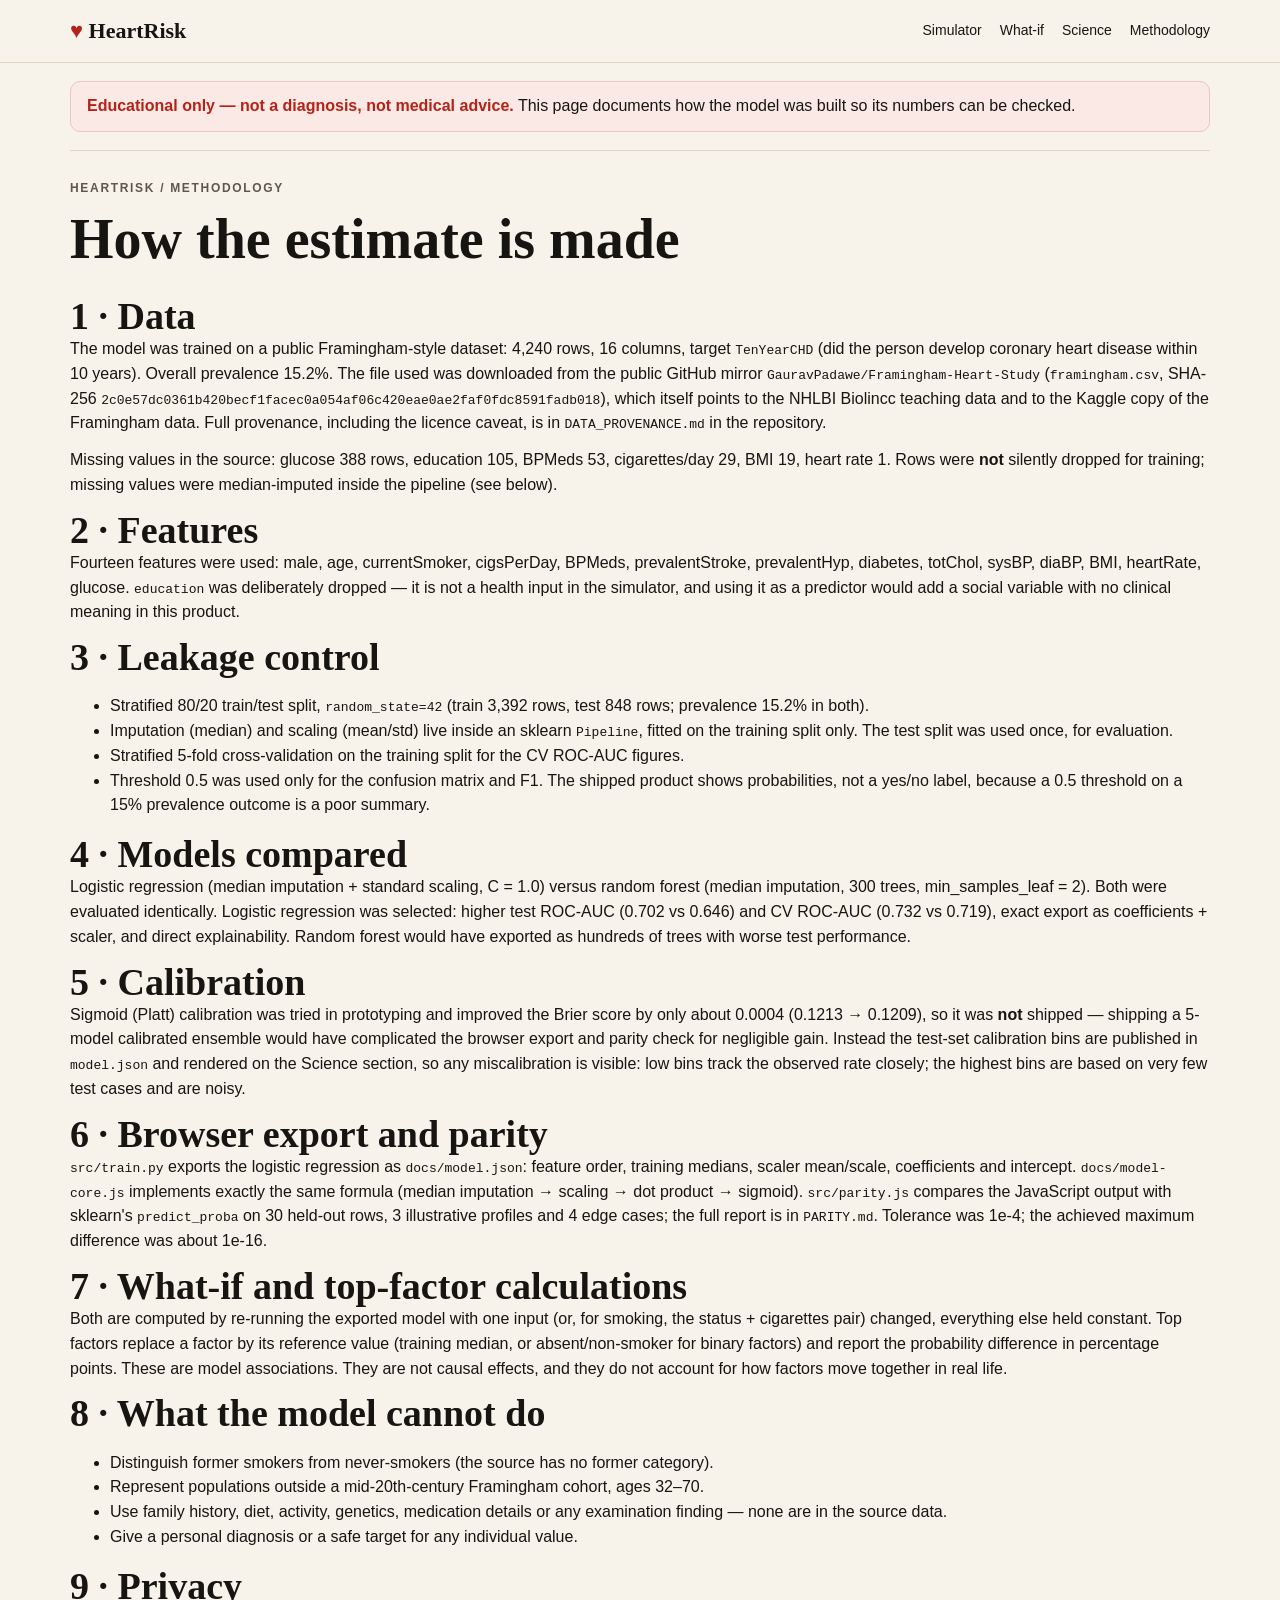
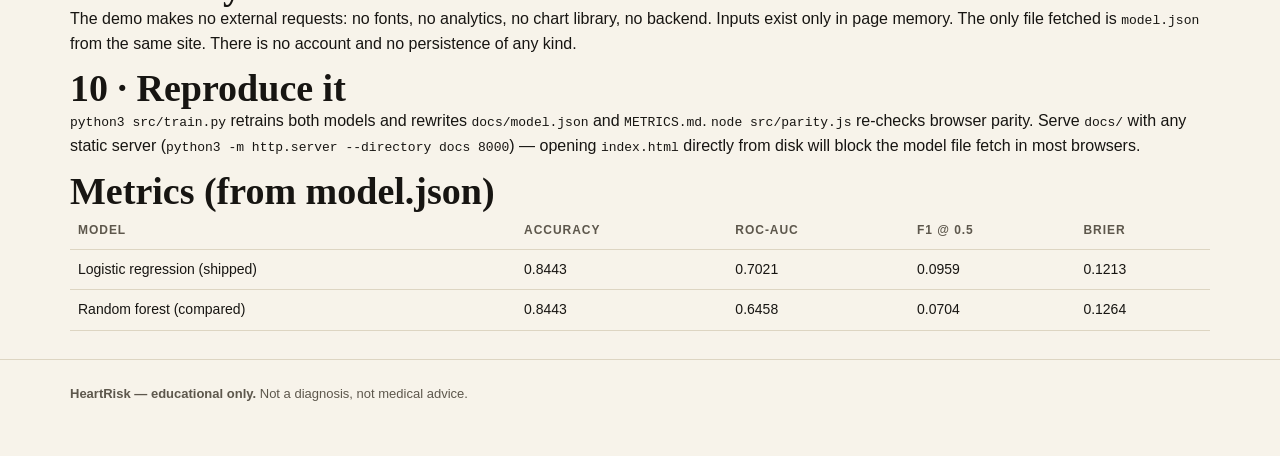
==== docs/methodology.html @ 8316766d "Initial HeartRisk release: editorial risk simulator, trained model, browser parity verified" ====
<!DOCTYPE html>
<html lang="en">
<head>
<meta charset="utf-8">
<meta name="viewport" content="width=device-width, initial-scale=1">
<title>HeartRisk — Methodology</title>
<link rel="stylesheet" href="style.css">
</head>
<body>
<header class="site"><div class="wrap">
<a class="brand" href="index.html"><i>♥</i> HeartRisk</a>
<nav class="main" aria-label="Main"><a href="index.html#simulator">Simulator</a><a href="index.html#whatif">What-if</a><a href="index.html#science">Science</a><a href="methodology.html">Methodology</a></nav>
</div></header>
<main class="wrap">
<div class="disclaimer" role="note"><strong>Educational only — not a diagnosis, not medical advice.</strong> This page documents how the model was built so its numbers can be checked.</div>
<section class="section">
<p class="kicker">HeartRisk / Methodology</p>
<h1 style="font-size:clamp(34px,5vw,56px)">How the estimate is made</h1>
<h2 style="margin-top:26px">1 · Data</h2>
<p>The model was trained on a public Framingham-style dataset: 4,240 rows, 16 columns, target <code>TenYearCHD</code> (did the person develop coronary heart disease within 10 years). Overall prevalence 15.2%. The file used was downloaded from the public GitHub mirror <code>GauravPadawe/Framingham-Heart-Study</code> (<code>framingham.csv</code>, SHA-256 <code>2c0e57dc0361b420becf1facec0a054af06c420eae0ae2faf0fdc8591fadb018</code>), which itself points to the NHLBI Biolincc teaching data and to the Kaggle copy of the Framingham data. Full provenance, including the licence caveat, is in <code>DATA_PROVENANCE.md</code> in the repository.</p>
<p>Missing values in the source: glucose 388 rows, education 105, BPMeds 53, cigarettes/day 29, BMI 19, heart rate 1. Rows were <strong>not</strong> silently dropped for training; missing values were median-imputed inside the pipeline (see below).</p>
<h2>2 · Features</h2>
<p>Fourteen features were used: male, age, currentSmoker, cigsPerDay, BPMeds, prevalentStroke, prevalentHyp, diabetes, totChol, sysBP, diaBP, BMI, heartRate, glucose. <code>education</code> was deliberately dropped — it is not a health input in the simulator, and using it as a predictor would add a social variable with no clinical meaning in this product.</p>
<h2>3 · Leakage control</h2>
<ul>
<li>Stratified 80/20 train/test split, <code>random_state=42</code> (train 3,392 rows, test 848 rows; prevalence 15.2% in both).</li>
<li>Imputation (median) and scaling (mean/std) live inside an sklearn <code>Pipeline</code>, fitted on the training split only. The test split was used once, for evaluation.</li>
<li>Stratified 5-fold cross-validation on the training split for the CV ROC-AUC figures.</li>
<li>Threshold 0.5 was used only for the confusion matrix and F1. The shipped product shows probabilities, not a yes/no label, because a 0.5 threshold on a 15% prevalence outcome is a poor summary.</li>
</ul>
<h2>4 · Models compared</h2>
<p>Logistic regression (median imputation + standard scaling, C = 1.0) versus random forest (median imputation, 300 trees, min_samples_leaf = 2). Both were evaluated identically. Logistic regression was selected: higher test ROC-AUC (0.702 vs 0.646) and CV ROC-AUC (0.732 vs 0.719), exact export as coefficients + scaler, and direct explainability. Random forest would have exported as hundreds of trees with worse test performance.</p>
<h2>5 · Calibration</h2>
<p>Sigmoid (Platt) calibration was tried in prototyping and improved the Brier score by only about 0.0004 (0.1213 → 0.1209), so it was <strong>not</strong> shipped — shipping a 5-model calibrated ensemble would have complicated the browser export and parity check for negligible gain. Instead the test-set calibration bins are published in <code>model.json</code> and rendered on the Science section, so any miscalibration is visible: low bins track the observed rate closely; the highest bins are based on very few test cases and are noisy.</p>
<h2>6 · Browser export and parity</h2>
<p><code>src/train.py</code> exports the logistic regression as <code>docs/model.json</code>: feature order, training medians, scaler mean/scale, coefficients and intercept. <code>docs/model-core.js</code> implements exactly the same formula (median imputation → scaling → dot product → sigmoid). <code>src/parity.js</code> compares the JavaScript output with sklearn's <code>predict_proba</code> on 30 held-out rows, 3 illustrative profiles and 4 edge cases; the full report is in <code>PARITY.md</code>. Tolerance was 1e-4; the achieved maximum difference was about 1e-16.</p>
<h2>7 · What-if and top-factor calculations</h2>
<p>Both are computed by re-running the exported model with one input (or, for smoking, the status + cigarettes pair) changed, everything else held constant. Top factors replace a factor by its reference value (training median, or absent/non-smoker for binary factors) and report the probability difference in percentage points. These are model associations. They are not causal effects, and they do not account for how factors move together in real life.</p>
<h2>8 · What the model cannot do</h2>
<ul>
<li>Distinguish former smokers from never-smokers (the source has no former category).</li>
<li>Represent populations outside a mid-20th-century Framingham cohort, ages 32–70.</li>
<li>Use family history, diet, activity, genetics, medication details or any examination finding — none are in the source data.</li>
<li>Give a personal diagnosis or a safe target for any individual value.</li>
</ul>
<h2>9 · Privacy</h2>
<p>The demo makes no external requests: no fonts, no analytics, no chart library, no backend. Inputs exist only in page memory. The only file fetched is <code>model.json</code> from the same site. There is no account and no persistence of any kind.</p>
<h2>10 · Reproduce it</h2>
<p><code>python3 src/train.py</code> retrains both models and rewrites <code>docs/model.json</code> and <code>METRICS.md</code>. <code>node src/parity.js</code> re-checks browser parity. Serve <code>docs/</code> with any static server (<code>python3 -m http.server --directory docs 8000</code>) — opening <code>index.html</code> directly from disk will block the model file fetch in most browsers.</p>
<div id="metrics"></div>
</section>
</main>
<footer><div class="wrap"><p><strong>HeartRisk — educational only.</strong> Not a diagnosis, not medical advice.</p></div></footer>
<script src="model-core.js"></script>
<script>
fetch("model.json").then(function (r) { return r.json(); }).then(function (m) {
  var lr = m.metrics.logistic_regression, rf = m.metrics.random_forest;
  document.getElementById("metrics").innerHTML =
    "<h2>Metrics (from model.json)</h2><table><thead><tr><th>Model</th><th>Accuracy</th><th>ROC-AUC</th><th>F1 @ 0.5</th><th>Brier</th></tr></thead><tbody>" +
    "<tr><td>Logistic regression (shipped)</td><td>" + lr.accuracy + "</td><td>" + lr.roc_auc + "</td><td>" + lr["f1_at_0.5"] + "</td><td>" + lr.brier_score + "</td></tr>" +
    "<tr><td>Random forest (compared)</td><td>" + rf.accuracy + "</td><td>" + rf.roc_auc + "</td><td>" + rf["f1_at_0.5"] + "</td><td>" + rf.brier_score + "</td></tr></tbody></table>";
});
</script>
</body>
</html>
---- docs/style.css ----
/* HeartRisk — light editorial data-product style.
   System font stacks only. No external requests, no web fonts. */
:root{
  --paper:#f7f3ea; --paper-2:#efe9db; --card:#fffdf7; --ink:#171512;
  --muted:#5d574c; --line:#ddd5c2; --line-2:#e8e1d0;
  --red:#b42318; --red-soft:#fbe9e5; --green:#1f6b4a; --amber:#8a5a00;
  --blue:#2f5d7a; --serif:Georgia,"Times New Roman",Times,serif;
  --sans:-apple-system,BlinkMacSystemFont,"Segoe UI",Roboto,Helvetica,Arial,sans-serif;
}
*{box-sizing:border-box}
html{scroll-behavior:smooth}
body{margin:0;background:var(--paper);color:var(--ink);font-family:var(--sans);line-height:1.55}
a{color:var(--red)}
:focus-visible{outline:3px solid var(--red);outline-offset:2px}
.wrap{max-width:1180px;margin:0 auto;padding:0 20px}
.kicker{font-size:12px;letter-spacing:.14em;text-transform:uppercase;color:var(--muted);font-weight:700}
h1,h2,h3{font-family:var(--serif);line-height:1.08;margin:0}
h2{font-size:clamp(26px,3.4vw,38px)} h3{font-size:22px}
p{margin:0 0 12px}
.small{font-size:13px;color:var(--muted)} .tiny{font-size:12px;color:var(--muted)}
/* header */
header.site{border-bottom:1px solid var(--line);background:var(--paper);position:sticky;top:0;z-index:20}
header.site .wrap{display:flex;align-items:center;gap:28px;padding:14px 20px;flex-wrap:wrap}
.brand{font-family:var(--serif);font-size:22px;font-weight:700;text-decoration:none;color:var(--ink)}
.brand i{color:var(--red);font-style:normal}
nav.main{display:flex;gap:18px;margin-left:auto;flex-wrap:wrap}
nav.main a{color:var(--ink);text-decoration:none;font-size:14px}
nav.main a:hover{text-decoration:underline}
/* disclaimer */
.disclaimer{border:1px solid #e5c9c2;background:var(--red-soft);padding:12px 16px;border-radius:10px;margin:18px 0}
.disclaimer strong{color:var(--red)}
/* hero — from the 5-panel mockup headline, light landing layout */
.hero{padding:34px 0 8px}
.hero h1{font-size:clamp(42px,6.5vw,76px);font-weight:400;letter-spacing:-.01em}
.hero h1 em{color:var(--red);font-style:italic}
.hero .lede{font-size:18px;max-width:640px;color:#3d382e;margin-top:16px}
.btnrow{display:flex;gap:12px;flex-wrap:wrap;margin:20px 0}
.btn{appearance:none;border:1px solid var(--ink);background:var(--ink);color:#fffdf7;padding:11px 18px;border-radius:999px;font-size:15px;cursor:pointer}
.btn.ghost{background:transparent;color:var(--ink)}
.trust{display:flex;gap:22px;flex-wrap:wrap;border-top:1px solid var(--line);border-bottom:1px solid var(--line);padding:14px 0;margin:10px 0 26px;font-size:14px}
.trust b{display:block;font-size:15px}
/* main grid */
.grid{display:grid;grid-template-columns:1.05fr .95fr;gap:24px;align-items:start;padding-bottom:30px}
@media(max-width:900px){.grid{grid-template-columns:1fr}}
.card{background:var(--card);border:1px solid var(--line);border-radius:16px;padding:22px}
.card h2{font-size:28px;margin-bottom:6px}
.rule{border:none;border-top:1px solid var(--line);margin:18px 0}
.steps{display:flex;gap:8px;flex-wrap:wrap;margin:12px 0 4px}
.steps a{font-size:13px;border:1px solid var(--line);border-radius:999px;padding:5px 11px;text-decoration:none;color:var(--ink);background:var(--paper)}
.steps a:hover{border-color:var(--red)}
fieldset{border:none;padding:0;margin:18px 0}
legend{font-family:var(--serif);font-size:20px;font-weight:700;margin-bottom:10px}
.field{margin:12px 0}
.field label{display:block;font-size:14px;font-weight:600;margin-bottom:4px}
.field input[type=number],.field select{width:100%;padding:10px 12px;border:1px solid var(--line);border-radius:8px;background:#fff;font-size:16px}
.field input[type=range]{width:100%;accent-color:var(--red)}
.field .row{display:flex;justify-content:space-between;font-size:13px;color:var(--muted)}
.seg{display:flex;gap:6px;flex-wrap:wrap}
.seg button{border:1px solid var(--line);background:#fff;border-radius:999px;padding:7px 14px;cursor:pointer;font-size:14px}
.seg button[aria-pressed=true]{background:var(--ink);color:#fff;border-color:var(--ink)}
.check{display:flex;gap:10px;align-items:flex-start;font-size:14px;margin:8px 0}
.check input{width:18px;height:18px;accent-color:var(--red);margin-top:2px}
.warn{color:var(--red);font-size:13px;font-weight:600}
.note{background:var(--paper-2);border-left:3px solid var(--red);padding:10px 12px;font-size:13px;margin:12px 0}
/* results — dark-card structure, translated to light editorial */
.results{position:sticky;top:76px}
@media(max-width:900px){.results{position:static}}
.eyebrow{display:flex;justify-content:space-between;color:var(--muted);font-size:12px;letter-spacing:.12em;text-transform:uppercase;font-weight:700}
.risk-big{font-family:var(--serif);font-size:clamp(56px,7vw,84px);color:var(--red);line-height:1;margin:8px 0 4px;font-weight:400}
.band{display:inline-block;padding:4px 12px;border-radius:999px;font-weight:700;font-size:14px}
.band.low{background:#e6f2ea;color:var(--green)} .band.mod{background:#fdf0d5;color:var(--amber)} .band.high{background:var(--red-soft);color:var(--red)}
.bandbar{display:flex;height:10px;border-radius:99px;overflow:hidden;margin:14px 0 6px;border:1px solid var(--line)}
.bandbar span:nth-child(1){background:#7fb69a;width:25%} .bandbar span:nth-child(2){background:#e8b85a;width:50%} .bandbar span:nth-child(3){background:var(--red);width:25%}
.bandlabels{display:flex;justify-content:space-between;font-size:12px;color:var(--muted)}
figure{margin:20px 0 0} figcaption{font-size:12.5px;color:var(--muted);margin-top:8px;line-height:1.5}
svg.chart{width:100%;height:auto;display:block;background:#fff;border:1px solid var(--line-2);border-radius:10px}
svg.chart text{font-family:var(--sans)}
/* factors / scenarios */
.factor{margin:12px 0}
.factor .frow{display:flex;justify-content:space-between;gap:12px;font-size:14px}
.bar{height:8px;background:var(--paper-2);border-radius:99px;overflow:hidden;margin-top:5px}
.bar i{display:block;height:100%;background:var(--red)}
.scen{border:1px solid var(--line);border-radius:12px;padding:14px;margin:12px 0}
.scen .top{display:flex;justify-content:space-between;gap:10px;align-items:baseline}
.scen .delta{font-weight:800;color:var(--green);white-space:nowrap}
.scen button{margin-top:8px}
.pins{display:flex;gap:10px;flex-wrap:wrap}
.pin{border:1px solid var(--line);border-radius:10px;padding:10px 12px;background:var(--paper);min-width:150px}
.pin button{background:none;border:none;color:var(--red);cursor:pointer;padding:0;font-weight:700}
.profiles{display:flex;gap:10px;flex-wrap:wrap;margin:10px 0}
.section{padding:28px 0;border-top:1px solid var(--line)}
table{border-collapse:collapse;width:100%;font-size:14px}
th,td{border-bottom:1px solid var(--line);padding:9px 8px;text-align:left;vertical-align:top}
th{font-size:12px;letter-spacing:.08em;text-transform:uppercase;color:var(--muted)}
/* ONE heartbeat element only — hero strip, restrained editorial ECG trace.
   Soft (not neon) red glow, looping. Static under reduced motion. */
.heartbeat{margin:18px 0 4px;max-width:560px}
.heartbeat svg{width:100%;height:44px;display:block}
.heartbeat .ecg-base{fill:none;stroke:#d8cbb2;stroke-width:1.5}
.heartbeat .ecg-anim{fill:none;stroke:var(--red);stroke-width:1.8;stroke-linecap:round;
  stroke-dasharray:130 470;filter:drop-shadow(0 0 3px rgba(180,35,24,.35));
  animation:ecg-sweep 3.4s linear infinite}
@keyframes ecg-sweep{from{stroke-dashoffset:600}to{stroke-dashoffset:0}}
@media (prefers-reduced-motion:reduce){
  .heartbeat .ecg-anim{animation:none;stroke-dasharray:none;filter:none}
  html{scroll-behavior:auto}
}
footer{border-top:1px solid var(--line);padding:24px 0 40px;color:var(--muted);font-size:13px}
.skip{position:absolute;left:-9999px} .skip:focus{left:12px;top:12px;background:#fff;padding:8px;z-index:50}
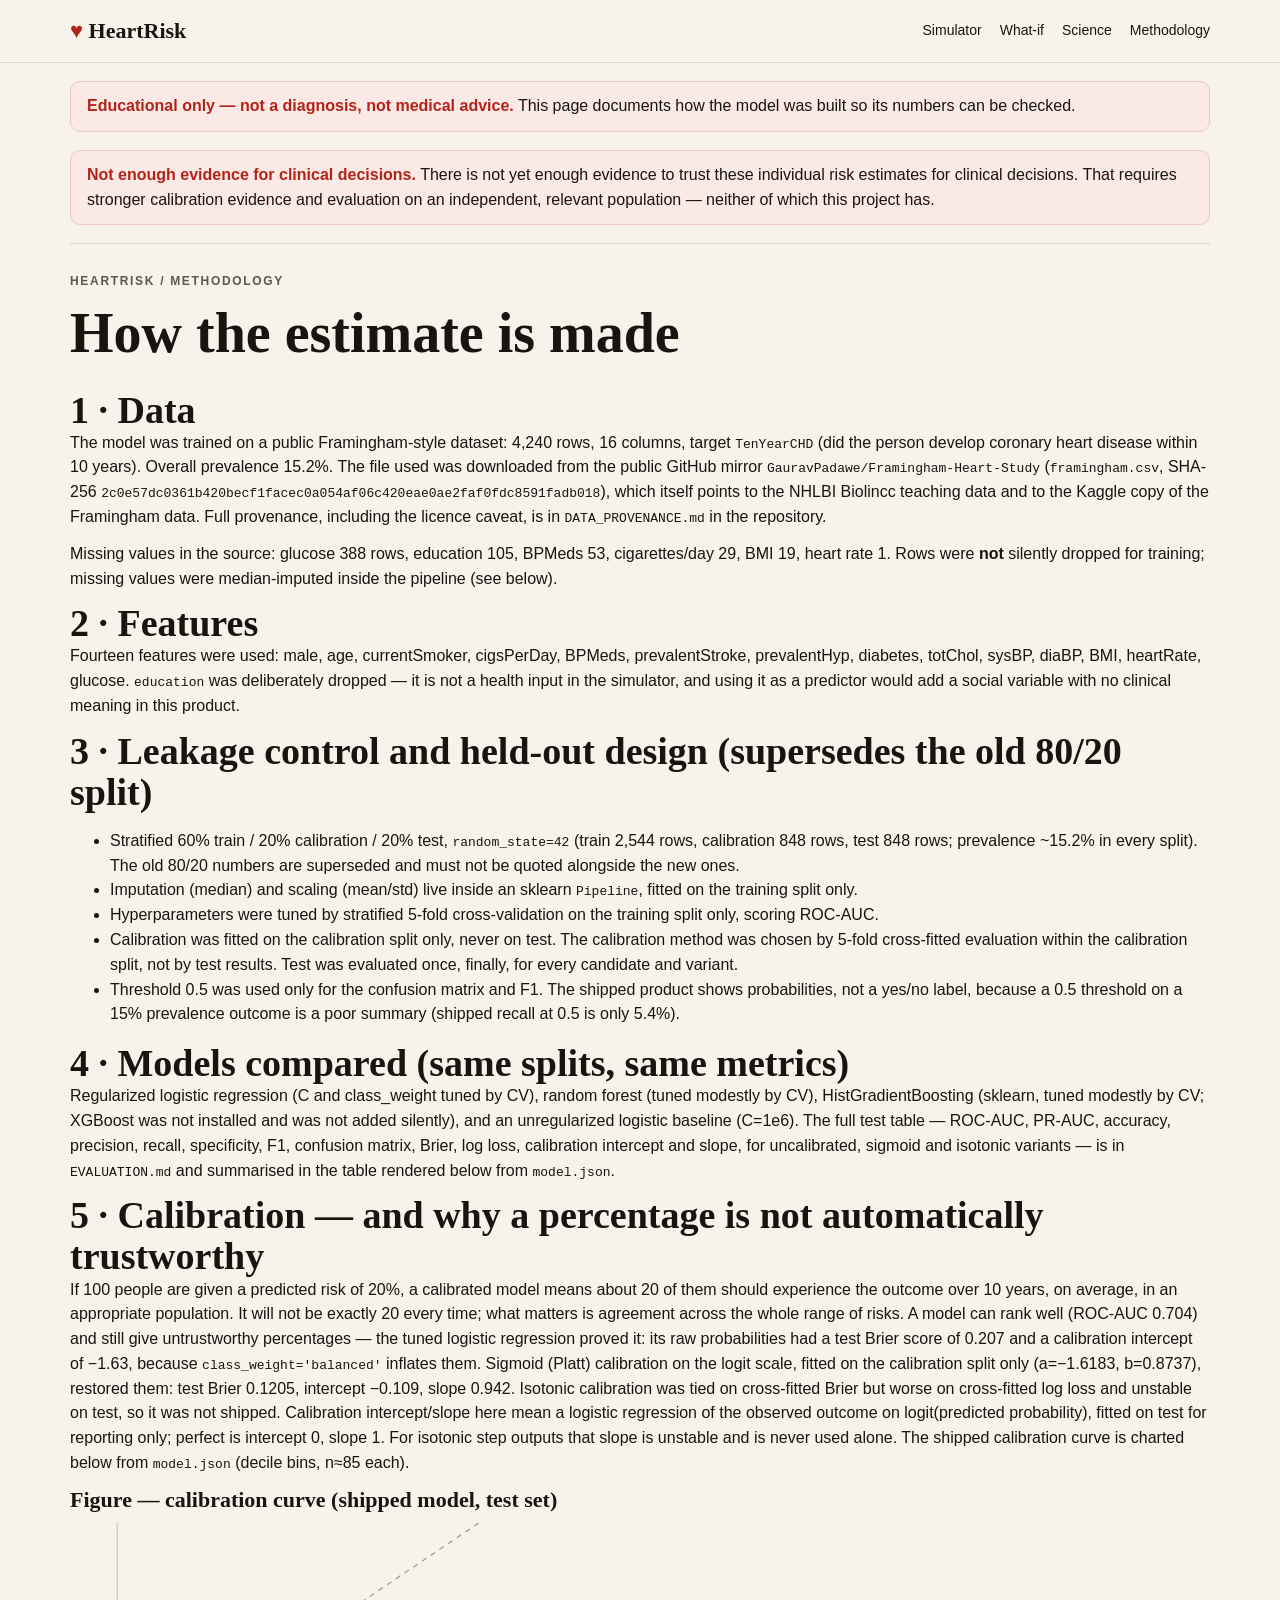
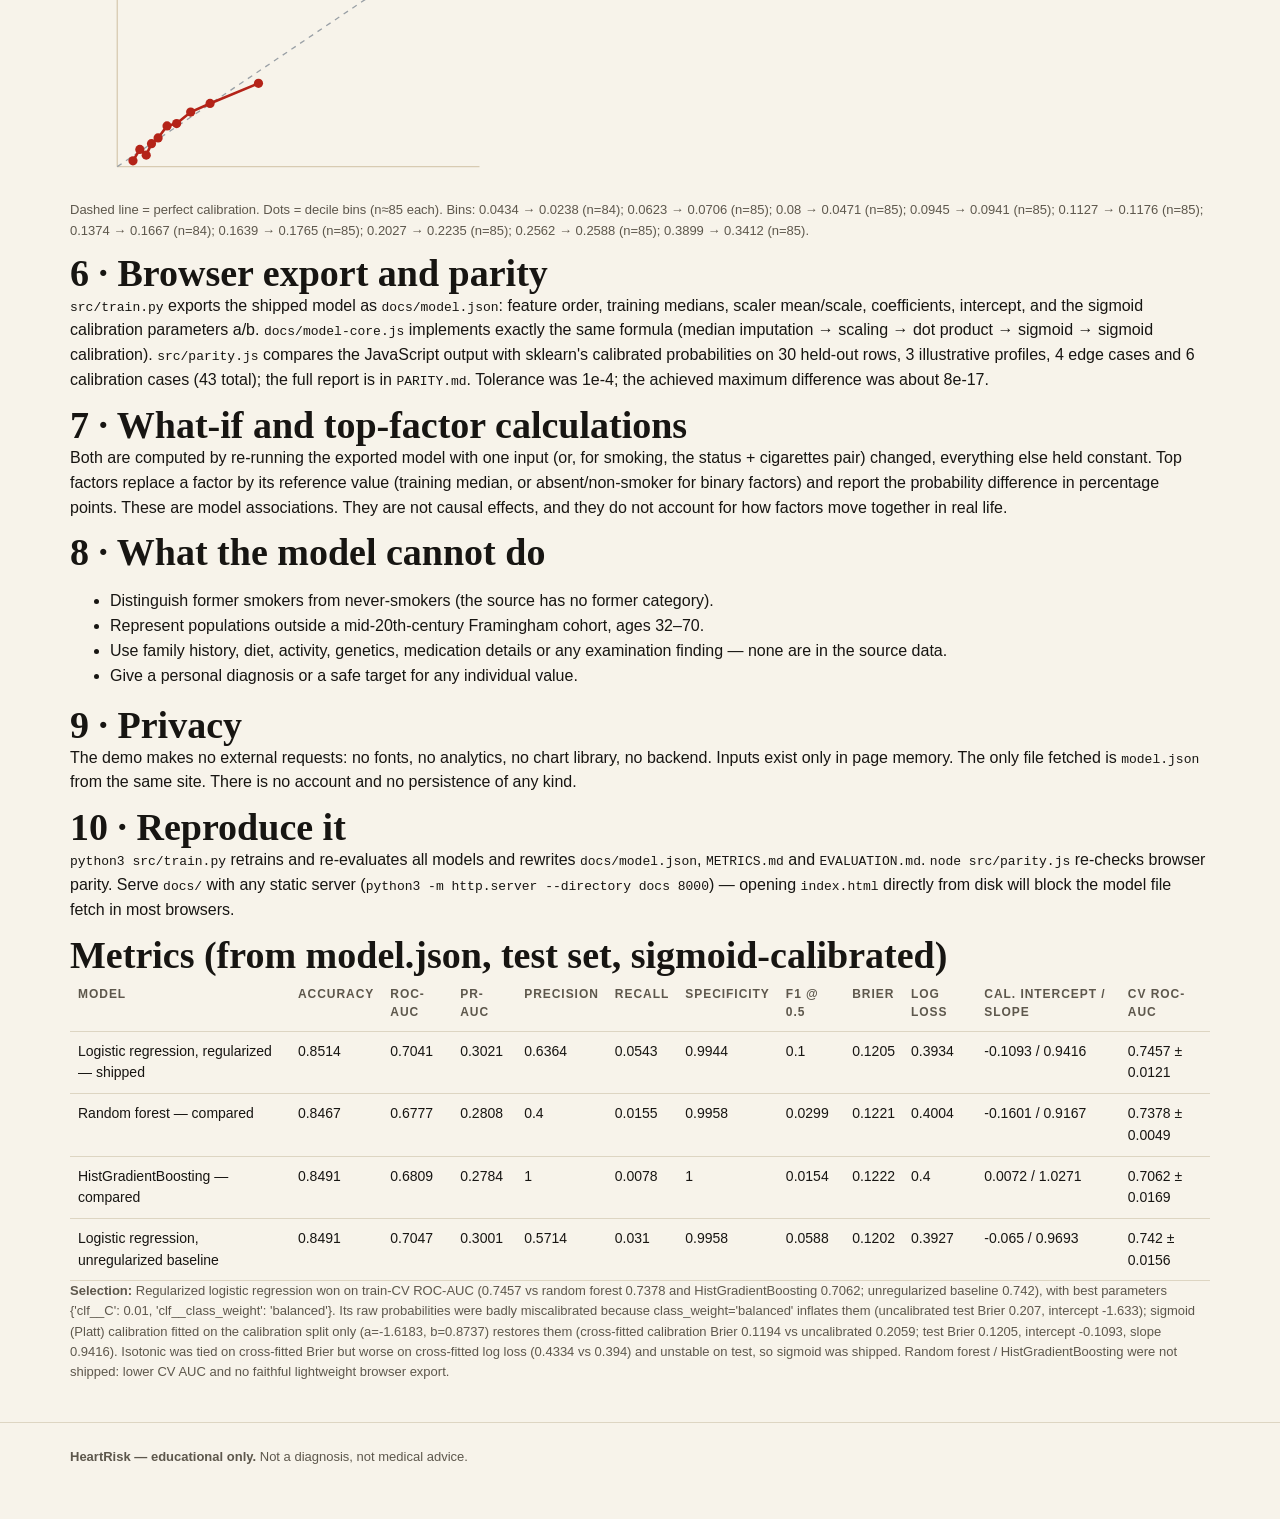
==== commit 440169b0: "Update HeartRisk methodology + styles" ====
--- a/docs/methodology.html
+++ b/docs/methodology.html
@@ -13,6 +13,7 @@
 </div></header>
 <main class="wrap">
 <div class="disclaimer" role="note"><strong>Educational only — not a diagnosis, not medical advice.</strong> This page documents how the model was built so its numbers can be checked.</div>
+<div class="disclaimer" role="note"><strong>Not enough evidence for clinical decisions.</strong> There is not yet enough evidence to trust these individual risk estimates for clinical decisions. That requires stronger calibration evidence and evaluation on an independent, relevant population — neither of which this project has.</div>
 <section class="section">
 <p class="kicker">HeartRisk / Methodology</p>
 <h1 style="font-size:clamp(34px,5vw,56px)">How the estimate is made</h1>
@@ -21,19 +22,21 @@
 <p>Missing values in the source: glucose 388 rows, education 105, BPMeds 53, cigarettes/day 29, BMI 19, heart rate 1. Rows were <strong>not</strong> silently dropped for training; missing values were median-imputed inside the pipeline (see below).</p>
 <h2>2 · Features</h2>
 <p>Fourteen features were used: male, age, currentSmoker, cigsPerDay, BPMeds, prevalentStroke, prevalentHyp, diabetes, totChol, sysBP, diaBP, BMI, heartRate, glucose. <code>education</code> was deliberately dropped — it is not a health input in the simulator, and using it as a predictor would add a social variable with no clinical meaning in this product.</p>
-<h2>3 · Leakage control</h2>
+<h2>3 · Leakage control and held-out design (supersedes the old 80/20 split)</h2>
 <ul>
-<li>Stratified 80/20 train/test split, <code>random_state=42</code> (train 3,392 rows, test 848 rows; prevalence 15.2% in both).</li>
-<li>Imputation (median) and scaling (mean/std) live inside an sklearn <code>Pipeline</code>, fitted on the training split only. The test split was used once, for evaluation.</li>
-<li>Stratified 5-fold cross-validation on the training split for the CV ROC-AUC figures.</li>
-<li>Threshold 0.5 was used only for the confusion matrix and F1. The shipped product shows probabilities, not a yes/no label, because a 0.5 threshold on a 15% prevalence outcome is a poor summary.</li>
+<li>Stratified 60% train / 20% calibration / 20% test, <code>random_state=42</code> (train 2,544 rows, calibration 848 rows, test 848 rows; prevalence ~15.2% in every split). The old 80/20 numbers are superseded and must not be quoted alongside the new ones.</li>
+<li>Imputation (median) and scaling (mean/std) live inside an sklearn <code>Pipeline</code>, fitted on the training split only.</li>
+<li>Hyperparameters were tuned by stratified 5-fold cross-validation on the training split only, scoring ROC-AUC.</li>
+<li>Calibration was fitted on the calibration split only, never on test. The calibration method was chosen by 5-fold cross-fitted evaluation within the calibration split, not by test results. Test was evaluated once, finally, for every candidate and variant.</li>
+<li>Threshold 0.5 was used only for the confusion matrix and F1. The shipped product shows probabilities, not a yes/no label, because a 0.5 threshold on a 15% prevalence outcome is a poor summary (shipped recall at 0.5 is only 5.4%).</li>
 </ul>
-<h2>4 · Models compared</h2>
-<p>Logistic regression (median imputation + standard scaling, C = 1.0) versus random forest (median imputation, 300 trees, min_samples_leaf = 2). Both were evaluated identically. Logistic regression was selected: higher test ROC-AUC (0.702 vs 0.646) and CV ROC-AUC (0.732 vs 0.719), exact export as coefficients + scaler, and direct explainability. Random forest would have exported as hundreds of trees with worse test performance.</p>
-<h2>5 · Calibration</h2>
-<p>Sigmoid (Platt) calibration was tried in prototyping and improved the Brier score by only about 0.0004 (0.1213 → 0.1209), so it was <strong>not</strong> shipped — shipping a 5-model calibrated ensemble would have complicated the browser export and parity check for negligible gain. Instead the test-set calibration bins are published in <code>model.json</code> and rendered on the Science section, so any miscalibration is visible: low bins track the observed rate closely; the highest bins are based on very few test cases and are noisy.</p>
+<h2>4 · Models compared (same splits, same metrics)</h2>
+<p>Regularized logistic regression (C and class_weight tuned by CV), random forest (tuned modestly by CV), HistGradientBoosting (sklearn, tuned modestly by CV; XGBoost was not installed and was not added silently), and an unregularized logistic baseline (C=1e6). The full test table — ROC-AUC, PR-AUC, accuracy, precision, recall, specificity, F1, confusion matrix, Brier, log loss, calibration intercept and slope, for uncalibrated, sigmoid and isotonic variants — is in <code>EVALUATION.md</code> and summarised in the table rendered below from <code>model.json</code>.</p>
+<h2>5 · Calibration — and why a percentage is not automatically trustworthy</h2>
+<p>If 100 people are given a predicted risk of 20%, a calibrated model means about 20 of them should experience the outcome over 10 years, on average, in an appropriate population. It will not be exactly 20 every time; what matters is agreement across the whole range of risks. A model can rank well (ROC-AUC 0.704) and still give untrustworthy percentages — the tuned logistic regression proved it: its raw probabilities had a test Brier score of 0.207 and a calibration intercept of −1.63, because <code>class_weight='balanced'</code> inflates them. Sigmoid (Platt) calibration on the logit scale, fitted on the calibration split only (a=−1.6183, b=0.8737), restored them: test Brier 0.1205, intercept −0.109, slope 0.942. Isotonic calibration was tied on cross-fitted Brier but worse on cross-fitted log loss and unstable on test, so it was not shipped. Calibration intercept/slope here mean a logistic regression of the observed outcome on logit(predicted probability), fitted on test for reporting only; perfect is intercept 0, slope 1. For isotonic step outputs that slope is unstable and is never used alone. The shipped calibration curve is charted below from <code>model.json</code> (decile bins, n≈85 each).</p>
+<div id="calibrationChart"></div>
 <h2>6 · Browser export and parity</h2>
-<p><code>src/train.py</code> exports the logistic regression as <code>docs/model.json</code>: feature order, training medians, scaler mean/scale, coefficients and intercept. <code>docs/model-core.js</code> implements exactly the same formula (median imputation → scaling → dot product → sigmoid). <code>src/parity.js</code> compares the JavaScript output with sklearn's <code>predict_proba</code> on 30 held-out rows, 3 illustrative profiles and 4 edge cases; the full report is in <code>PARITY.md</code>. Tolerance was 1e-4; the achieved maximum difference was about 1e-16.</p>
+<p><code>src/train.py</code> exports the shipped model as <code>docs/model.json</code>: feature order, training medians, scaler mean/scale, coefficients, intercept, and the sigmoid calibration parameters a/b. <code>docs/model-core.js</code> implements exactly the same formula (median imputation → scaling → dot product → sigmoid → sigmoid calibration). <code>src/parity.js</code> compares the JavaScript output with sklearn's calibrated probabilities on 30 held-out rows, 3 illustrative profiles, 4 edge cases and 6 calibration cases (43 total); the full report is in <code>PARITY.md</code>. Tolerance was 1e-4; the achieved maximum difference was about 8e-17.</p>
 <h2>7 · What-if and top-factor calculations</h2>
 <p>Both are computed by re-running the exported model with one input (or, for smoking, the status + cigarettes pair) changed, everything else held constant. Top factors replace a factor by its reference value (training median, or absent/non-smoker for binary factors) and report the probability difference in percentage points. These are model associations. They are not causal effects, and they do not account for how factors move together in real life.</p>
 <h2>8 · What the model cannot do</h2>
@@ -46,7 +49,7 @@
 <h2>9 · Privacy</h2>
 <p>The demo makes no external requests: no fonts, no analytics, no chart library, no backend. Inputs exist only in page memory. The only file fetched is <code>model.json</code> from the same site. There is no account and no persistence of any kind.</p>
 <h2>10 · Reproduce it</h2>
-<p><code>python3 src/train.py</code> retrains both models and rewrites <code>docs/model.json</code> and <code>METRICS.md</code>. <code>node src/parity.js</code> re-checks browser parity. Serve <code>docs/</code> with any static server (<code>python3 -m http.server --directory docs 8000</code>) — opening <code>index.html</code> directly from disk will block the model file fetch in most browsers.</p>
+<p><code>python3 src/train.py</code> retrains and re-evaluates all models and rewrites <code>docs/model.json</code>, <code>METRICS.md</code> and <code>EVALUATION.md</code>. <code>node src/parity.js</code> re-checks browser parity. Serve <code>docs/</code> with any static server (<code>python3 -m http.server --directory docs 8000</code>) — opening <code>index.html</code> directly from disk will block the model file fetch in most browsers.</p>
 <div id="metrics"></div>
 </section>
 </main>
@@ -54,11 +57,31 @@
 <script src="model-core.js"></script>
 <script>
 fetch("model.json").then(function (r) { return r.json(); }).then(function (m) {
-  var lr = m.metrics.logistic_regression, rf = m.metrics.random_forest;
+  function row(name, key) {
+    var x = m.metrics[key].test.sigmoid, c = m.metrics[key];
+    return "<tr><td>" + name + "</td><td>" + x.accuracy + "</td><td>" + x.roc_auc + "</td><td>" + x.pr_auc_average_precision + "</td><td>" + x.precision + "</td><td>" + x.recall_sensitivity + "</td><td>" + x.specificity + "</td><td>" + x["f1_at_0.5"] + "</td><td>" + x.brier_score + "</td><td>" + x.log_loss + "</td><td>" + x.calibration_intercept + " / " + x.calibration_slope + "</td><td>" + c.cv_roc_auc_mean + " ± " + c.cv_roc_auc_std + "</td></tr>";
+  }
   document.getElementById("metrics").innerHTML =
-    "<h2>Metrics (from model.json)</h2><table><thead><tr><th>Model</th><th>Accuracy</th><th>ROC-AUC</th><th>F1 @ 0.5</th><th>Brier</th></tr></thead><tbody>" +
-    "<tr><td>Logistic regression (shipped)</td><td>" + lr.accuracy + "</td><td>" + lr.roc_auc + "</td><td>" + lr["f1_at_0.5"] + "</td><td>" + lr.brier_score + "</td></tr>" +
-    "<tr><td>Random forest (compared)</td><td>" + rf.accuracy + "</td><td>" + rf.roc_auc + "</td><td>" + rf["f1_at_0.5"] + "</td><td>" + rf.brier_score + "</td></tr></tbody></table>";
+    "<h2>Metrics (from model.json, test set, sigmoid-calibrated)</h2><table><thead><tr><th>Model</th><th>Accuracy</th><th>ROC-AUC</th><th>PR-AUC</th><th>Precision</th><th>Recall</th><th>Specificity</th><th>F1 @ 0.5</th><th>Brier</th><th>Log loss</th><th>Cal. intercept / slope</th><th>CV ROC-AUC</th></tr></thead><tbody>" +
+    row("Logistic regression, regularized — shipped", "lr_regularized") +
+    row("Random forest — compared", "random_forest") +
+    row("HistGradientBoosting — compared", "hist_gb") +
+    row("Logistic regression, unregularized baseline", "lr_unregularized_baseline") + "</tbody></table>" +
+    "<p class='small'><strong>Selection:</strong> " + m.selection_reason + "</p>";
+  var bins = m.calibration_bins, W = 320, H = 220, L = 36, B = 26, T = 8, R = 8, iw = W - L - R, ih = H - T - B;
+  function X(v) { return L + v * iw; }
+  function Y(v) { return T + ih - v * ih; }
+  var pts = bins.map(function (b) { return X(b.mean_predicted) + "," + Y(b.observed_rate); }).join(" ");
+  document.getElementById("calibrationChart").innerHTML =
+    "<h3>Figure — calibration curve (shipped model, test set)</h3>" +
+    "<svg viewBox='0 0 " + W + " " + H + "' role='img' aria-label='Calibration curve' style='width:100%;max-width:420px;height:auto;display:block'>" +
+    "<line x1='" + L + "' y1='" + Y(0) + "' x2='" + (W - R) + "' y2='" + Y(0) + "' stroke='#d8cbb2'/>" +
+    "<line x1='" + L + "' y1='" + T + "' x2='" + L + "' y2='" + Y(0) + "' stroke='#d8cbb2'/>" +
+    "<line x1='" + L + "' y1='" + Y(0) + "' x2='" + (W - R) + "' y2='" + T + "' stroke='#9aa0a6' stroke-dasharray='4 4'/>" +
+    "<polyline points='" + pts + "' fill='none' stroke='#b42318' stroke-width='2'/>" +
+    bins.map(function (b) { return "<circle cx='" + X(b.mean_predicted) + "' cy='" + Y(b.observed_rate) + "' r='3.5' fill='#b42318'/>"; }).join("") +
+    "</svg><p class='small'>Dashed line = perfect calibration. Dots = decile bins (n≈85 each). Bins: " +
+    bins.map(function (b) { return b.mean_predicted + " → " + b.observed_rate + " (n=" + b.n + ")"; }).join("; ") + ".</p>";
 });
 </script>
 </body>
